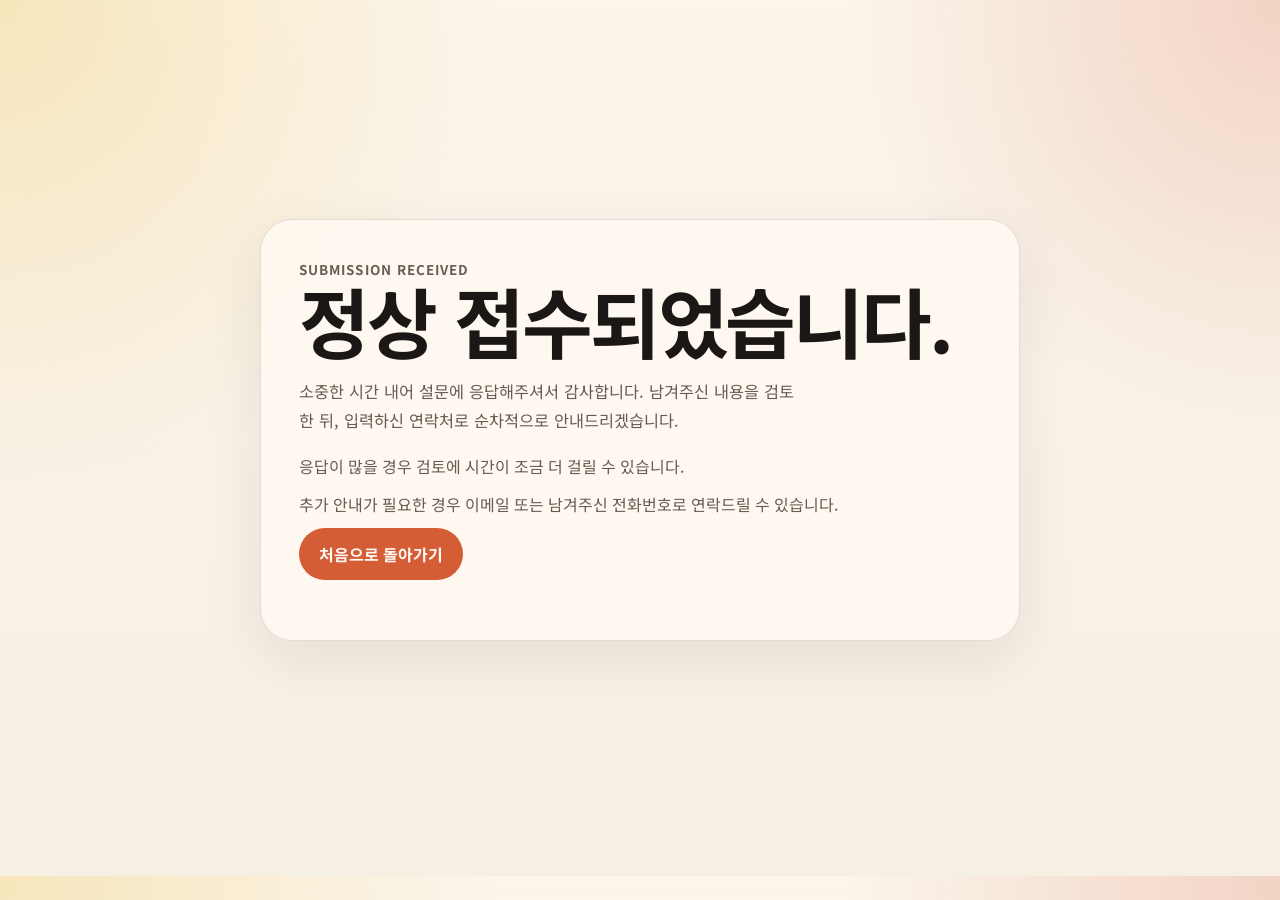
==== thanks.html @ 1131e7d9 "Add thank you page and redirect" ====
<!doctype html>
<html lang="ko">
  <head>
    <meta charset="UTF-8" />
    <meta name="viewport" content="width=device-width, initial-scale=1.0" />
    <title>정상 접수되었습니다</title>
    <meta
      name="description"
      content="소상공인 자동화 무료 진단 조사 접수가 완료되었습니다."
    />
    <link rel="preconnect" href="https://fonts.googleapis.com" />
    <link rel="preconnect" href="https://fonts.gstatic.com" crossorigin />
    <link
      href="https://fonts.googleapis.com/css2?family=Noto+Sans+KR:wght@400;500;700;800&display=swap"
      rel="stylesheet"
    />
    <link rel="stylesheet" href="./styles.css" />
  </head>
  <body>
    <div class="page-shell">
      <main class="thanks-page">
        <section class="panel thanks-panel">
          <p class="eyebrow">submission received</p>
          <h1 id="thanks-title">정상 접수되었습니다.</h1>
          <p class="hero-text">
            소중한 시간 내어 설문에 응답해주셔서 감사합니다. 남겨주신 내용을 검토한 뒤,
            입력하신 연락처로 순차적으로 안내드리겠습니다.
          </p>
          <div class="thanks-notes">
            <p>응답이 많을 경우 검토에 시간이 조금 더 걸릴 수 있습니다.</p>
            <p>추가 안내가 필요한 경우 이메일 또는 남겨주신 전화번호로 연락드릴 수 있습니다.</p>
          </div>
          <div class="hero-actions">
            <a class="button primary" href="./index.html">처음으로 돌아가기</a>
          </div>
        </section>
      </main>
    </div>

    <script>
      (function () {
        const params = new URLSearchParams(window.location.search);
        const email = params.get("email");
        const title = document.getElementById("thanks-title");
        if (email) {
          title.textContent = email + "님, 정상 접수되었습니다.";
        }
      })();
    </script>
  </body>
</html>
---- styles.css ----
:root {
  --bg: #f5efe4;
  --paper: rgba(255, 250, 242, 0.84);
  --ink: #1a1714;
  --muted: #665d52;
  --line: rgba(26, 23, 20, 0.12);
  --accent: #d55d35;
  --accent-dark: #9b3116;
  --highlight: #f2cf73;
  --shadow: 0 20px 60px rgba(39, 28, 19, 0.08);
}

* {
  box-sizing: border-box;
}

html {
  scroll-behavior: smooth;
}

body {
  margin: 0;
  font-family: "Noto Sans KR", sans-serif;
  color: var(--ink);
  background:
    radial-gradient(circle at top left, rgba(242, 207, 115, 0.4), transparent 32%),
    radial-gradient(circle at top right, rgba(213, 93, 53, 0.22), transparent 28%),
    linear-gradient(180deg, #fbf5ec 0%, var(--bg) 100%);
}

.page-shell {
  width: min(1180px, calc(100vw - 32px));
  margin: 0 auto;
  padding: 24px 0 72px;
}

.topbar,
.signal-strip,
.panel,
.hero-card,
.apply-form {
  backdrop-filter: blur(12px);
}

.topbar {
  display: flex;
  justify-content: space-between;
  align-items: center;
  padding: 18px 22px;
  background: var(--paper);
  border: 1px solid var(--line);
  border-radius: 24px;
  box-shadow: var(--shadow);
}

.brand {
  display: flex;
  gap: 12px;
  align-items: baseline;
  flex-wrap: wrap;
}

.brand-mark,
.eyebrow,
h1,
h2,
h3,
.button,
.top-cta {
  font-family: "Noto Sans KR", sans-serif;
}

.brand-mark {
  font-size: 1.2rem;
  font-weight: 800;
}

.brand-copy {
  color: var(--muted);
  font-size: 0.95rem;
  letter-spacing: 0.01em;
}

.top-cta,
.button {
  text-decoration: none;
  color: var(--ink);
  border-radius: 999px;
  transition:
    transform 0.18s ease,
    background-color 0.18s ease,
    color 0.18s ease;
}

.top-cta {
  padding: 12px 18px;
  background: var(--highlight);
  font-weight: 700;
}

.top-cta:hover,
.button:hover {
  transform: translateY(-2px);
}

.hero {
  display: grid;
  grid-template-columns: 1.35fr 0.8fr;
  gap: 28px;
  align-items: stretch;
  padding: 34px 0 18px;
}

.hero-copy,
.hero-card,
.panel,
.apply-form,
.signal-strip {
  background: var(--paper);
  border: 1px solid var(--line);
  box-shadow: var(--shadow);
}

.hero-copy {
  padding: 34px;
  border-radius: 34px;
  position: relative;
  overflow: hidden;
}

.hero-copy::after {
  content: "";
  position: absolute;
  right: -60px;
  bottom: -60px;
  width: 220px;
  height: 220px;
  border-radius: 50%;
  background: rgba(213, 93, 53, 0.12);
}

.eyebrow {
  margin: 0 0 12px;
  text-transform: uppercase;
  letter-spacing: 0.08em;
  font-size: 0.84rem;
  color: var(--accent-dark);
  font-weight: 700;
}

h1 {
  margin: 0;
  font-size: clamp(2.4rem, 7vw, 4.8rem);
  line-height: 1.02;
  letter-spacing: -0.04em;
}

.hero-text,
.section-subtext,
.panel p,
.apply-form label,
.card-note {
  color: var(--muted);
}

.hero-text {
  max-width: 56ch;
  margin: 18px 0 24px;
  font-size: 1.02rem;
  line-height: 1.7;
}

.hero-highlight {
  color: var(--accent-dark);
  background: linear-gradient(180deg, transparent 58%, rgba(242, 207, 115, 0.72) 58%);
}

.hero-actions {
  display: flex;
  gap: 12px;
  flex-wrap: wrap;
  margin-bottom: 22px;
}

.button {
  display: inline-flex;
  align-items: center;
  justify-content: center;
  padding: 14px 20px;
  font-weight: 700;
  border: 0;
}

.button.primary {
  background: var(--accent);
  color: #fffaf5;
}

.button:disabled {
  opacity: 0.65;
  cursor: wait;
  transform: none;
}

.button.secondary {
  border: 1px solid var(--line);
  background: transparent;
}

.hero-points,
.plain-list {
  margin: 0;
  padding: 0;
  list-style: none;
}

.hero-points {
  display: flex;
  gap: 10px;
  flex-wrap: wrap;
}

.hero-points li {
  padding: 10px 14px;
  border-radius: 999px;
  background: rgba(26, 23, 20, 0.06);
  font-size: 0.92rem;
}

.hero-card {
  padding: 28px;
  border-radius: 28px;
  display: flex;
  flex-direction: column;
  gap: 18px;
}

.card-label {
  margin: 0;
  color: var(--accent-dark);
  font-size: 0.84rem;
  text-transform: uppercase;
  letter-spacing: 0.08em;
  font-weight: 700;
}

.hero-card ul {
  margin: 0;
  padding-left: 18px;
  line-height: 1.9;
}

.signal-strip {
  border-radius: 24px;
  padding: 20px 24px;
  display: grid;
  grid-template-columns: repeat(2, 1fr);
  gap: 18px;
}

.signal-strip strong,
.panel h3,
h2 {
  display: block;
  margin-bottom: 8px;
}

.section {
  padding: 72px 0 0;
}

.section-heading {
  max-width: 760px;
  margin-bottom: 24px;
}

h2 {
  margin: 0;
  font-size: clamp(1.8rem, 4vw, 3rem);
  line-height: 1.1;
  letter-spacing: -0.04em;
}

.section-subtext {
  margin: 10px 0 0;
  line-height: 1.7;
}

.grid {
  display: grid;
  gap: 18px;
}

.grid-3 {
  grid-template-columns: repeat(3, 1fr);
}

.grid-4 {
  grid-template-columns: repeat(4, 1fr);
}

.grid-2 {
  grid-template-columns: repeat(2, 1fr);
}

.panel {
  border-radius: 28px;
  padding: 24px;
}

.panel h3 {
  margin-top: 0;
  font-size: 1.2rem;
}

.panel p {
  margin-bottom: 0;
  line-height: 1.75;
}

.category-panel {
  min-height: 100%;
}

.category-panel .plain-list {
  margin-top: 16px;
}

.panel.accent {
  background: linear-gradient(135deg, rgba(213, 93, 53, 0.16), rgba(242, 207, 115, 0.2));
}

.panel.mini {
  padding: 18px 18px 12px;
}

.template-panel {
  background: rgba(213, 93, 53, 0.08);
  border-color: rgba(213, 93, 53, 0.18);
}

.template-panel strong {
  display: block;
  margin-bottom: 8px;
}

.template-panel p {
  margin-top: 0;
  margin-bottom: 10px;
}

.template-footnote {
  margin-top: 12px;
  font-size: 0.9rem;
  color: var(--muted);
}

.compact li {
  margin-bottom: 10px;
}

.apply-section {
  padding-bottom: 42px;
}

.apply-form {
  display: grid;
  grid-template-columns: repeat(2, 1fr);
  gap: 16px;
  padding: 24px;
  border-radius: 28px;
}

.apply-form label {
  display: flex;
  flex-direction: column;
  gap: 8px;
  font-size: 0.95rem;
}

.apply-form input,
.apply-form select,
.apply-form textarea {
  width: 100%;
  border: 1px solid rgba(26, 23, 20, 0.18);
  background: rgba(255, 255, 255, 0.72);
  border-radius: 18px;
  padding: 14px 16px;
  color: var(--ink);
  font: inherit;
}

.apply-form textarea {
  resize: vertical;
  min-height: 160px;
}

.apply-form input:focus,
.apply-form select:focus,
.apply-form textarea:focus {
  outline: 2px solid rgba(213, 93, 53, 0.25);
  border-color: rgba(213, 93, 53, 0.45);
}

.full {
  grid-column: 1 / -1;
}

.field-note,
.success-message {
  font-size: 0.88rem;
}

.message-guide {
  margin: 8px 0 0;
  font-size: 0.92rem;
  line-height: 1.6;
  color: var(--muted);
}

.link-group {
  display: flex;
  flex-direction: column;
  gap: 8px;
  color: var(--muted);
  font-size: 0.95rem;
}

.link-group strong {
  color: var(--ink);
}

.link-fields {
  display: grid;
  grid-template-columns: 1fr;
  gap: 12px;
}

.field-note {
  color: var(--muted);
}

.success-message {
  margin: 0;
  min-height: 1.2em;
  color: var(--accent-dark);
  font-weight: 700;
}

.thanks-page {
  min-height: calc(100vh - 120px);
  display: flex;
  align-items: center;
  justify-content: center;
  padding-top: 32px;
}

.thanks-panel {
  width: min(760px, 100%);
  padding: 38px;
  border-radius: 32px;
}

.thanks-notes {
  margin-top: 18px;
  color: var(--muted);
  line-height: 1.75;
}

.thanks-notes p {
  margin: 0 0 10px;
}

@media (max-width: 960px) {
  .hero,
  .grid-3,
  .grid-4,
  .grid-2,
  .signal-strip,
  .apply-form {
    grid-template-columns: 1fr;
  }

  .page-shell {
    width: min(100vw - 20px, 100%);
  }

  .topbar {
    gap: 16px;
    align-items: flex-start;
    flex-direction: column;
  }

  .hero-actions .button,
  .top-cta {
    width: 100%;
  }

  .hero-copy,
  .hero-card,
  .panel,
  .apply-form,
  .signal-strip {
    border-radius: 24px;
  }
}

@media (max-width: 640px) {
  .page-shell {
    width: min(100vw - 14px, 100%);
    padding-top: 14px;
    padding-bottom: 48px;
  }

  .topbar {
    padding: 16px;
  }

  .brand {
    gap: 6px;
    align-items: flex-start;
    flex-direction: column;
  }

  .brand-mark {
    font-size: 1.05rem;
  }

  .brand-copy {
    font-size: 0.86rem;
  }

  .hero {
    gap: 18px;
    padding-top: 18px;
  }

  .hero-copy,
  .hero-card,
  .panel,
  .apply-form,
  .signal-strip {
    padding: 18px;
    border-radius: 20px;
  }

  .thanks-panel {
    padding: 24px;
    border-radius: 24px;
  }

  h1 {
    font-size: clamp(2rem, 10vw, 3.2rem);
    line-height: 1.05;
  }

  h2 {
    font-size: clamp(1.55rem, 7vw, 2.1rem);
  }

  .hero-text,
  .panel p,
  .section-subtext {
    font-size: 0.96rem;
    line-height: 1.65;
  }

  .section {
    padding-top: 44px;
  }

  .hero-points li {
    width: 100%;
    text-align: center;
  }

  .apply-form {
    gap: 14px;
  }

  .apply-form input,
  .apply-form select,
  .apply-form textarea {
    padding: 13px 14px;
    border-radius: 16px;
  }
}
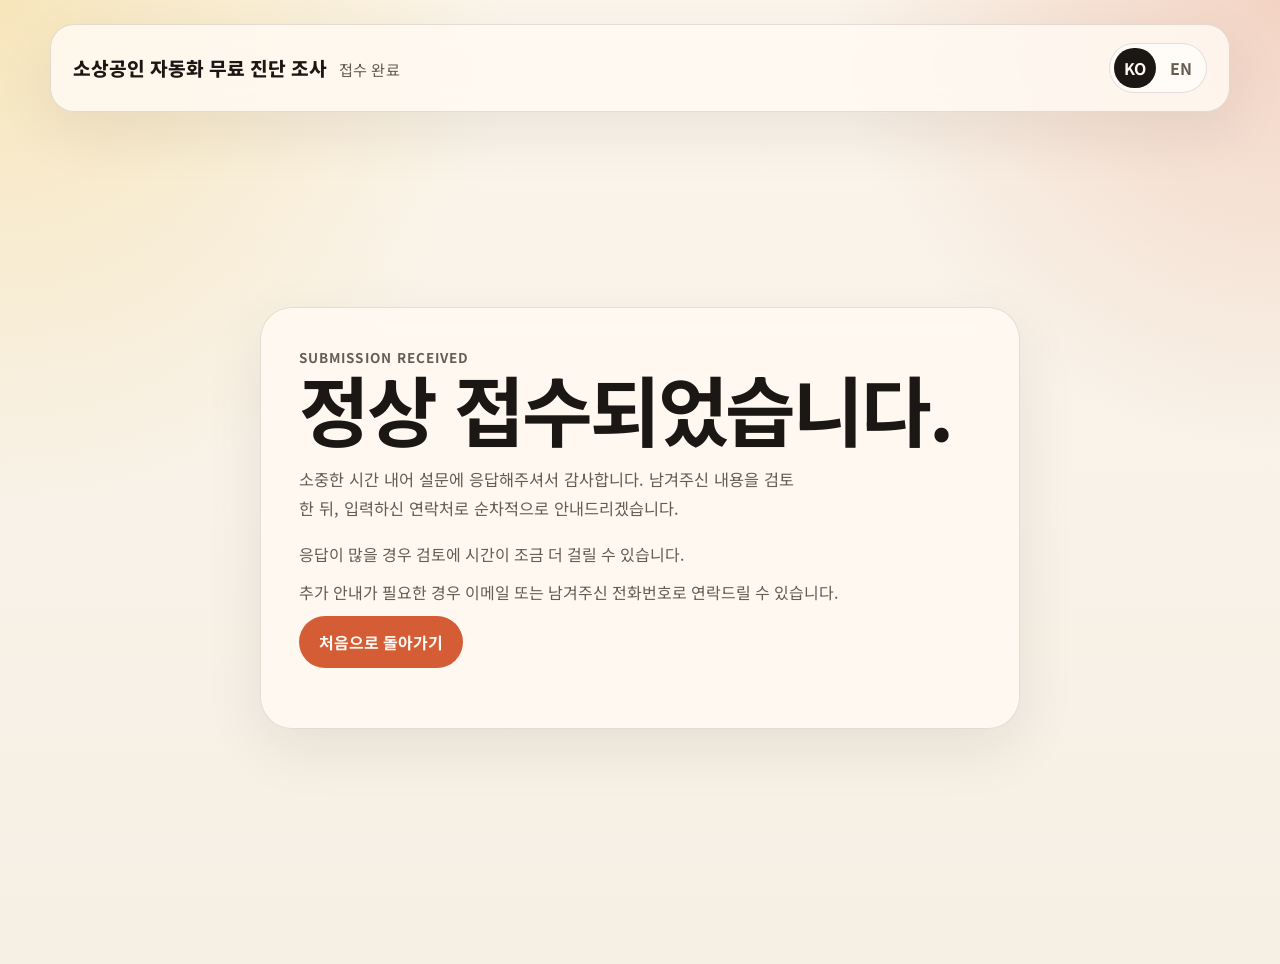
==== commit 440ba202: "Add Korean and English language toggle" ====
--- a/thanks.html
+++ b/thanks.html
@@ -3,8 +3,9 @@
   <head>
     <meta charset="UTF-8" />
     <meta name="viewport" content="width=device-width, initial-scale=1.0" />
-    <title>정상 접수되었습니다</title>
+    <title id="thanks-page-title">정상 접수되었습니다</title>
     <meta
+      id="thanks-page-description"
       name="description"
       content="소상공인 자동화 무료 진단 조사 접수가 완료되었습니다."
     />
@@ -18,20 +19,32 @@
   </head>
   <body>
     <div class="page-shell">
+      <header class="topbar">
+        <div class="brand">
+          <span id="thanks-brand-mark" class="brand-mark">소상공인 자동화 무료 진단 조사</span>
+          <span id="thanks-brand-copy" class="brand-copy">접수 완료</span>
+        </div>
+        <div class="topbar-actions">
+          <div class="lang-switch" aria-label="Language switch">
+            <button id="lang-ko" class="lang-button is-active" type="button">KO</button>
+            <button id="lang-en" class="lang-button" type="button">EN</button>
+          </div>
+        </div>
+      </header>
       <main class="thanks-page">
         <section class="panel thanks-panel">
-          <p class="eyebrow">submission received</p>
+          <p id="thanks-eyebrow" class="eyebrow">submission received</p>
           <h1 id="thanks-title">정상 접수되었습니다.</h1>
-          <p class="hero-text">
+          <p id="thanks-copy" class="hero-text">
             소중한 시간 내어 설문에 응답해주셔서 감사합니다. 남겨주신 내용을 검토한 뒤,
             입력하신 연락처로 순차적으로 안내드리겠습니다.
           </p>
           <div class="thanks-notes">
-            <p>응답이 많을 경우 검토에 시간이 조금 더 걸릴 수 있습니다.</p>
-            <p>추가 안내가 필요한 경우 이메일 또는 남겨주신 전화번호로 연락드릴 수 있습니다.</p>
+            <p id="thanks-note-1">응답이 많을 경우 검토에 시간이 조금 더 걸릴 수 있습니다.</p>
+            <p id="thanks-note-2">추가 안내가 필요한 경우 이메일 또는 남겨주신 전화번호로 연락드릴 수 있습니다.</p>
           </div>
           <div class="hero-actions">
-            <a class="button primary" href="./index.html">처음으로 돌아가기</a>
+            <a id="thanks-cta" class="button primary" href="./index.html">처음으로 돌아가기</a>
           </div>
         </section>
       </main>
@@ -39,12 +52,63 @@
 
     <script>
       (function () {
+        const translations = {
+          ko: {
+            pageTitle: "정상 접수되었습니다",
+            pageDescription: "소상공인 자동화 무료 진단 조사 접수가 완료되었습니다.",
+            brandMark: "소상공인 자동화 무료 진단 조사",
+            brandCopy: "접수 완료",
+            eyebrow: "submission received",
+            title: "정상 접수되었습니다.",
+            titleWithEmail: "{email}님, 정상 접수되었습니다.",
+            copy: "소중한 시간 내어 설문에 응답해주셔서 감사합니다. 남겨주신 내용을 검토한 뒤, 입력하신 연락처로 순차적으로 안내드리겠습니다.",
+            note1: "응답이 많을 경우 검토에 시간이 조금 더 걸릴 수 있습니다.",
+            note2: "추가 안내가 필요한 경우 이메일 또는 남겨주신 전화번호로 연락드릴 수 있습니다.",
+            cta: "처음으로 돌아가기",
+          },
+          en: {
+            pageTitle: "Submission received",
+            pageDescription: "Your response to the small business automation survey has been received.",
+            brandMark: "Small Business Automation Survey",
+            brandCopy: "Received",
+            eyebrow: "submission received",
+            title: "Your submission has been received.",
+            titleWithEmail: "{email}, your submission has been received.",
+            copy: "Thank you for taking the time to complete the survey. We will review your response and follow up using the contact details you provided.",
+            note1: "If response volume is high, review may take a little longer.",
+            note2: "If needed, we may contact you by email or by the phone number you provided.",
+            cta: "Back to survey",
+          },
+        };
+
         const params = new URLSearchParams(window.location.search);
         const email = params.get("email");
-        const title = document.getElementById("thanks-title");
-        if (email) {
-          title.textContent = email + "님, 정상 접수되었습니다.";
+        const langParam = params.get("lang");
+
+        function applyLanguage(lang) {
+          const t = translations[lang] || translations.ko;
+          document.documentElement.lang = lang;
+          document.title = t.pageTitle;
+          document.querySelector('meta[name="description"]').setAttribute("content", t.pageDescription);
+          document.getElementById("thanks-brand-mark").textContent = t.brandMark;
+          document.getElementById("thanks-brand-copy").textContent = t.brandCopy;
+          document.getElementById("thanks-eyebrow").textContent = t.eyebrow;
+          document.getElementById("thanks-title").textContent = email
+            ? t.titleWithEmail.replace("{email}", email)
+            : t.title;
+          document.getElementById("thanks-copy").textContent = t.copy;
+          document.getElementById("thanks-note-1").textContent = t.note1;
+          document.getElementById("thanks-note-2").textContent = t.note2;
+          document.getElementById("thanks-cta").textContent = t.cta;
+          document.getElementById("lang-ko").classList.toggle("is-active", lang === "ko");
+          document.getElementById("lang-en").classList.toggle("is-active", lang === "en");
+          localStorage.setItem("oovelo-lang", lang);
         }
+
+        const savedLang = langParam || localStorage.getItem("oovelo-lang") || "ko";
+        applyLanguage(savedLang);
+        document.getElementById("lang-ko").addEventListener("click", function () { applyLanguage("ko"); });
+        document.getElementById("lang-en").addEventListener("click", function () { applyLanguage("en"); });
       })();
     </script>
   </body>
--- a/styles.css
+++ b/styles.css
@@ -53,11 +53,43 @@
   box-shadow: var(--shadow);
 }
 
+.topbar-actions {
+  display: flex;
+  align-items: center;
+  gap: 12px;
+}
+
 .brand {
   display: flex;
   gap: 12px;
   align-items: baseline;
   flex-wrap: wrap;
+}
+
+.lang-switch {
+  display: inline-flex;
+  align-items: center;
+  padding: 4px;
+  border-radius: 999px;
+  border: 1px solid var(--line);
+  background: rgba(255, 255, 255, 0.54);
+  gap: 4px;
+}
+
+.lang-button {
+  border: 0;
+  background: transparent;
+  color: var(--muted);
+  font: inherit;
+  font-weight: 700;
+  border-radius: 999px;
+  padding: 8px 10px;
+  cursor: pointer;
+}
+
+.lang-button.is-active {
+  background: var(--ink);
+  color: #fffaf5;
 }
 
 .brand-mark,
@@ -440,6 +472,13 @@
   color: var(--muted);
 }
 
+.field-error {
+  margin: 6px 0 0;
+  font-size: 0.9rem;
+  color: var(--accent-dark);
+  font-weight: 700;
+}
+
 .success-message {
   margin: 0;
   min-height: 1.2em;
@@ -491,6 +530,12 @@
     flex-direction: column;
   }
 
+  .topbar-actions {
+    width: 100%;
+    flex-direction: column;
+    align-items: stretch;
+  }
+
   .hero-actions .button,
   .top-cta {
     width: 100%;
